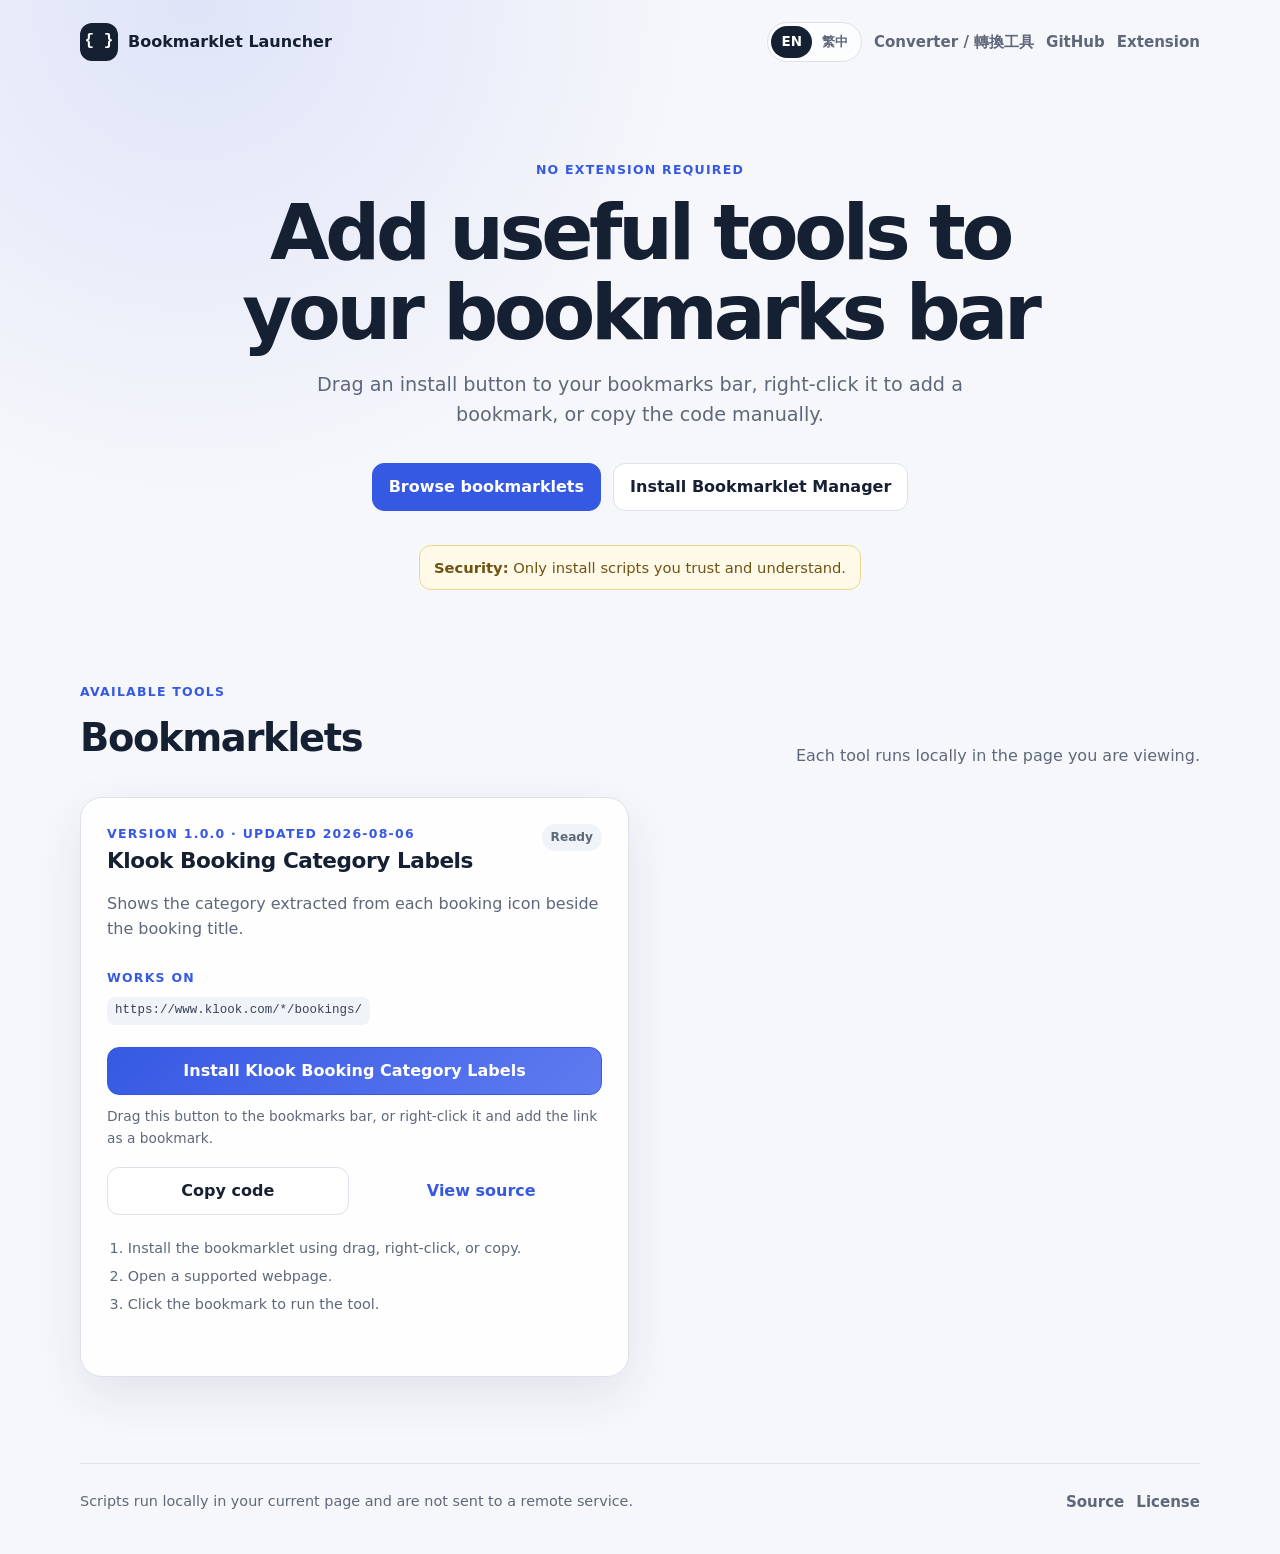
==== site/index.html @ a0e34d28 "refactor: organize static bookmarklet site" ====
<!doctype html>
<html lang="en">
<head>
  <meta charset="utf-8">
  <meta name="viewport" content="width=device-width, initial-scale=1">
  <meta name="description" content="Install useful bookmarklets by dragging, bookmarking, or copying their code.">
  <title>Bookmarklet Launcher</title>
  <link rel="stylesheet" href="assets/install.css">
  <script type="module" src="assets/install.js"></script>
</head>
<body>
  <header class="site-header">
    <a class="brand" href="./" aria-label="Bookmarklet Launcher home">
      <span class="brand-mark" aria-hidden="true">{ }</span>
      <span>Bookmarklet Launcher</span>
    </a>

    <nav class="header-actions" aria-label="Site navigation">
      <div class="language-switch" role="group" aria-label="Language">
        <button type="button" class="language-button" data-language="en" aria-pressed="true">EN</button>
        <button type="button" class="language-button" data-language="zh-TW" aria-pressed="false">繁中</button>
      </div>
      <a href="converter/">Converter / 轉換工具</a>
      <a href="https://github.com/tony92151/bookmarklet-launcher" target="_blank" rel="noopener noreferrer" data-i18n="github">GitHub</a>
      <a href="https://github.com/tony92151/bookmarklet-launcher#installation" target="_blank" rel="noopener noreferrer" data-i18n="extension">Extension</a>
    </nav>
  </header>

  <main>
    <section class="hero" aria-labelledby="page-title">
      <p class="eyebrow" data-i18n="eyebrow">No extension required</p>
      <h1 id="page-title" data-i18n="heroTitle">Add useful tools to your bookmarks bar</h1>
      <p class="hero-copy" data-i18n="heroDescription">
        Drag an install button to your bookmarks bar, right-click it to add a bookmark, or copy the code manually.
      </p>
      <div class="hero-actions">
        <a class="primary-link" href="#bookmarklets" data-i18n="browse">Browse bookmarklets</a>
        <a class="secondary-link" href="https://github.com/tony92151/bookmarklet-launcher#installation" target="_blank" rel="noopener noreferrer" data-i18n="installExtension">Install Bookmarklet Manager</a>
      </div>
      <p class="security-note" role="note">
        <strong data-i18n="securityTitle">Security:</strong>
        <span data-i18n="securityText">Only install scripts you trust and understand.</span>
      </p>
    </section>

    <section id="bookmarklets" class="catalog-section" aria-labelledby="catalog-title">
      <div class="section-heading">
        <div>
          <p class="eyebrow" data-i18n="catalogEyebrow">Available tools</p>
          <h2 id="catalog-title" data-i18n="catalogTitle">Bookmarklets</h2>
        </div>
        <p data-i18n="catalogDescription">Each tool runs locally in the page you are viewing.</p>
      </div>

      <div id="catalog-status" class="page-status" aria-live="polite"></div>
      <div id="bookmarklet-list" class="bookmarklet-grid" aria-live="polite" aria-busy="true"></div>
    </section>
  </main>

  <footer class="site-footer">
    <p data-i18n="footerText">Scripts run locally in your current page and are not sent to a remote service.</p>
    <div class="footer-links">
      <a href="https://github.com/tony92151/bookmarklet-launcher" target="_blank" rel="noopener noreferrer" data-i18n="source">Source</a>
      <a href="https://github.com/tony92151/bookmarklet-launcher/blob/main/LICENSE" target="_blank" rel="noopener noreferrer" data-i18n="license">License</a>
    </div>
  </footer>

  <dialog id="copy-dialog" class="copy-dialog" aria-labelledby="copy-dialog-title">
    <form method="dialog">
      <div class="dialog-heading">
        <h2 id="copy-dialog-title" data-i18n="manualCopyTitle">Copy bookmarklet code</h2>
        <button class="icon-button" value="cancel" aria-label="Close">×</button>
      </div>
      <p data-i18n="manualCopyDescription">Copy the complete text below, create a new bookmark, and paste it into the bookmark URL field.</p>
      <textarea id="copy-textarea" readonly rows="8"></textarea>
      <div class="dialog-actions">
        <button type="button" id="select-code-button" class="secondary-button" data-i18n="selectAll">Select all</button>
        <button value="cancel" class="primary-button" data-i18n="close">Close</button>
      </div>
    </form>
  </dialog>

  <template id="bookmarklet-card-template">
    <article class="bookmarklet-card">
      <div class="card-heading">
        <div>
          <p class="card-kicker" data-role="version"></p>
          <h3 data-role="name"></h3>
        </div>
        <span class="card-state" data-role="state" aria-live="polite"></span>
      </div>
      <p class="card-description" data-role="description"></p>
      <div class="works-on">
        <span class="meta-label" data-i18n-dynamic="worksOn">Works on</span>
        <div class="pattern-list" data-role="matches"></div>
      </div>
      <a class="install-link is-loading" data-role="install" href="#" draggable="true" aria-disabled="true"></a>
      <p class="install-hint" data-i18n-dynamic="installHint">Drag this button to the bookmarks bar, or right-click it and add the link as a bookmark.</p>
      <div class="card-actions">
        <button type="button" class="secondary-button" data-role="copy" disabled></button>
        <a class="text-link" data-role="source" target="_blank" rel="noopener noreferrer"></a>
      </div>
      <ol class="usage-list">
        <li data-i18n-dynamic="stepOne">Install the bookmarklet using drag, right-click, or copy.</li>
        <li data-i18n-dynamic="stepTwo">Open a supported webpage.</li>
        <li data-i18n-dynamic="stepThree">Click the bookmark to run the tool.</li>
      </ol>
      <p class="card-message" data-role="message" aria-live="polite"></p>
    </article>
  </template>
</body>
</html>
---- site/assets/install.css ----
:root {
  color-scheme: light;
  --bg: #f6f7fb;
  --surface: #ffffff;
  --surface-soft: #f0f3f8;
  --text: #162033;
  --muted: #5e687a;
  --border: #dce1ea;
  --primary: #3659e3;
  --primary-dark: #2745bf;
  --success: #176b49;
  --danger: #a03232;
  --shadow: 0 18px 50px rgba(35, 49, 82, 0.09);
}

* {
  box-sizing: border-box;
}

html {
  scroll-behavior: smooth;
}

body {
  margin: 0;
  min-width: 320px;
  background:
    radial-gradient(circle at 15% 0%, rgba(54, 89, 227, 0.12), transparent 32rem),
    var(--bg);
  color: var(--text);
  font-family: Inter, ui-sans-serif, system-ui, -apple-system, BlinkMacSystemFont, "Segoe UI", sans-serif;
  line-height: 1.6;
}

a {
  color: inherit;
}

button,
a {
  -webkit-tap-highlight-color: transparent;
}

button {
  font: inherit;
}

button:focus-visible,
a:focus-visible,
textarea:focus-visible {
  outline: 3px solid rgba(54, 89, 227, 0.35);
  outline-offset: 3px;
}

.site-header,
main,
.site-footer {
  width: min(1120px, calc(100% - 32px));
  margin-inline: auto;
}

.site-header {
  display: flex;
  align-items: center;
  justify-content: space-between;
  gap: 24px;
  padding-block: 22px;
}

.brand {
  display: inline-flex;
  align-items: center;
  gap: 10px;
  color: var(--text);
  font-weight: 800;
  text-decoration: none;
}

.brand-mark {
  display: grid;
  width: 38px;
  height: 38px;
  place-items: center;
  border-radius: 12px;
  background: var(--text);
  color: white;
  font-family: ui-monospace, SFMono-Regular, Menlo, Consolas, monospace;
}

.header-actions,
.footer-links,
.hero-actions,
.card-actions,
.dialog-actions {
  display: flex;
  align-items: center;
  flex-wrap: wrap;
  gap: 12px;
}

.header-actions > a,
.footer-links a {
  color: var(--muted);
  font-size: 0.94rem;
  font-weight: 700;
  text-decoration: none;
}

.header-actions > a:hover,
.footer-links a:hover,
.text-link:hover {
  color: var(--primary);
}

.language-switch {
  display: inline-flex;
  padding: 3px;
  border: 1px solid var(--border);
  border-radius: 999px;
  background: rgba(255, 255, 255, 0.74);
}

.language-button {
  border: 0;
  border-radius: 999px;
  padding: 5px 10px;
  background: transparent;
  color: var(--muted);
  cursor: pointer;
  font-size: 0.84rem;
  font-weight: 800;
}

.language-button[aria-pressed="true"] {
  background: var(--text);
  color: #fff;
}

.hero {
  padding: 76px 0 92px;
  text-align: center;
}

.eyebrow,
.card-kicker,
.meta-label {
  margin: 0;
  color: var(--primary);
  font-size: 0.78rem;
  font-weight: 850;
  letter-spacing: 0.1em;
  text-transform: uppercase;
}

.hero h1 {
  max-width: 820px;
  margin: 14px auto 18px;
  font-size: clamp(2.45rem, 6vw, 5.25rem);
  line-height: 1.03;
  letter-spacing: -0.055em;
}

.hero-copy {
  max-width: 700px;
  margin: 0 auto;
  color: var(--muted);
  font-size: clamp(1rem, 2vw, 1.2rem);
}

.hero-actions {
  justify-content: center;
  margin-top: 32px;
}

.primary-link,
.secondary-link,
.primary-button,
.secondary-button,
.install-link {
  display: inline-flex;
  min-height: 44px;
  align-items: center;
  justify-content: center;
  border-radius: 12px;
  padding: 10px 16px;
  font-weight: 800;
  text-decoration: none;
  transition: transform 150ms ease, background 150ms ease, border-color 150ms ease;
}

.primary-link,
.primary-button {
  border: 1px solid var(--primary);
  background: var(--primary);
  color: #fff;
}

.primary-link:hover,
.primary-button:hover {
  background: var(--primary-dark);
  transform: translateY(-1px);
}

.secondary-link,
.secondary-button {
  border: 1px solid var(--border);
  background: var(--surface);
  color: var(--text);
}

.secondary-link:hover,
.secondary-button:hover:not(:disabled) {
  border-color: #b9c3d5;
  transform: translateY(-1px);
}

.secondary-button:disabled {
  cursor: not-allowed;
  opacity: 0.52;
}

.security-note {
  width: fit-content;
  max-width: 720px;
  margin: 34px auto 0;
  padding: 10px 14px;
  border: 1px solid #f1d48b;
  border-radius: 12px;
  background: #fff9e8;
  color: #705313;
  font-size: 0.92rem;
}

.catalog-section {
  padding-bottom: 86px;
}

.section-heading {
  display: flex;
  align-items: end;
  justify-content: space-between;
  gap: 24px;
  margin-bottom: 28px;
}

.section-heading h2 {
  margin: 5px 0 0;
  font-size: clamp(1.8rem, 3vw, 2.55rem);
  letter-spacing: -0.035em;
}

.section-heading > p {
  max-width: 460px;
  margin: 0;
  color: var(--muted);
}

.page-status {
  margin-bottom: 18px;
  color: var(--muted);
}

.bookmarklet-grid {
  display: grid;
  grid-template-columns: repeat(2, minmax(0, 1fr));
  gap: 22px;
}

.bookmarklet-card {
  min-width: 0;
  padding: 26px;
  border: 1px solid var(--border);
  border-radius: 22px;
  background: rgba(255, 255, 255, 0.92);
  box-shadow: var(--shadow);
}

.card-heading {
  display: flex;
  align-items: start;
  justify-content: space-between;
  gap: 16px;
}

.card-heading h3 {
  margin: 4px 0 0;
  font-size: 1.35rem;
  line-height: 1.25;
  letter-spacing: -0.02em;
}

.card-state {
  flex: 0 0 auto;
  border-radius: 999px;
  padding: 4px 9px;
  background: var(--surface-soft);
  color: var(--muted);
  font-size: 0.76rem;
  font-weight: 800;
}

.card-description,
.install-hint,
.card-message,
.usage-list {
  color: var(--muted);
}

.card-description {
  min-height: 3.2em;
}

.works-on {
  margin: 22px 0;
}

.pattern-list {
  display: flex;
  flex-wrap: wrap;
  gap: 7px;
  margin-top: 8px;
}

.pattern {
  max-width: 100%;
  overflow-wrap: anywhere;
  border-radius: 8px;
  padding: 4px 8px;
  background: var(--surface-soft);
  color: #384257;
  font-family: ui-monospace, SFMono-Regular, Menlo, Consolas, monospace;
  font-size: 0.78rem;
}

.install-link {
  width: 100%;
  border: 1px solid var(--primary);
  background: linear-gradient(135deg, var(--primary), #5f7bf0);
  color: #fff;
  text-align: center;
  overflow-wrap: anywhere;
  cursor: grab;
}

.install-link:active {
  cursor: grabbing;
}

.install-link.is-loading,
.install-link[aria-disabled="true"] {
  border-color: var(--border);
  background: var(--surface-soft);
  color: var(--muted);
  cursor: not-allowed;
}

.install-hint {
  margin: 10px 0 18px;
  font-size: 0.86rem;
}

.card-actions {
  align-items: stretch;
}

.card-actions .secondary-button,
.card-actions .text-link {
  flex: 1 1 150px;
}

.text-link {
  display: inline-flex;
  min-height: 44px;
  align-items: center;
  justify-content: center;
  color: var(--primary);
  font-weight: 800;
  text-decoration: none;
}

.usage-list {
  margin: 22px 0 0;
  padding-left: 1.3rem;
  font-size: 0.9rem;
}

.usage-list li + li {
  margin-top: 5px;
}

.card-message {
  min-height: 1.5em;
  margin: 14px 0 0;
  font-size: 0.86rem;
}

.card-message.is-success {
  color: var(--success);
}

.card-message.is-error {
  color: var(--danger);
}

.retry-button {
  margin-top: 10px;
}

.site-footer {
  display: flex;
  justify-content: space-between;
  gap: 24px;
  padding: 26px 0 40px;
  border-top: 1px solid var(--border);
  color: var(--muted);
  font-size: 0.9rem;
}

.site-footer p {
  margin: 0;
}

.copy-dialog {
  width: min(700px, calc(100% - 28px));
  border: 0;
  border-radius: 18px;
  padding: 0;
  box-shadow: 0 30px 90px rgba(15, 24, 44, 0.35);
}

.copy-dialog::backdrop {
  background: rgba(15, 24, 44, 0.62);
}

.copy-dialog form {
  padding: 24px;
}

.dialog-heading {
  display: flex;
  align-items: start;
  justify-content: space-between;
  gap: 16px;
}

.dialog-heading h2 {
  margin: 0;
}

.icon-button {
  width: 40px;
  height: 40px;
  border: 1px solid var(--border);
  border-radius: 10px;
  background: var(--surface);
  color: var(--text);
  cursor: pointer;
  font-size: 1.5rem;
}

.copy-dialog textarea {
  width: 100%;
  max-width: 100%;
  margin: 14px 0;
  resize: vertical;
  border: 1px solid var(--border);
  border-radius: 12px;
  padding: 12px;
  font-family: ui-monospace, SFMono-Regular, Menlo, Consolas, monospace;
  font-size: 0.8rem;
  line-height: 1.45;
}

.dialog-actions {
  justify-content: flex-end;
}

@media (max-width: 760px) {
  .site-header,
  .section-heading,
  .site-footer {
    align-items: flex-start;
    flex-direction: column;
  }

  .header-actions {
    width: 100%;
  }

  .hero {
    padding: 52px 0 68px;
    text-align: left;
  }

  .hero-actions {
    justify-content: flex-start;
  }

  .security-note {
    margin-left: 0;
  }

  .bookmarklet-grid {
    grid-template-columns: 1fr;
  }
}

@media (max-width: 460px) {
  .site-header,
  main,
  .site-footer {
    width: min(100% - 22px, 1120px);
  }

  .header-actions > a {
    font-size: 0.86rem;
  }

  .hero h1 {
    font-size: 2.5rem;
  }

  .bookmarklet-card {
    padding: 20px;
    border-radius: 18px;
  }

  .card-heading {
    flex-direction: column;
  }
}
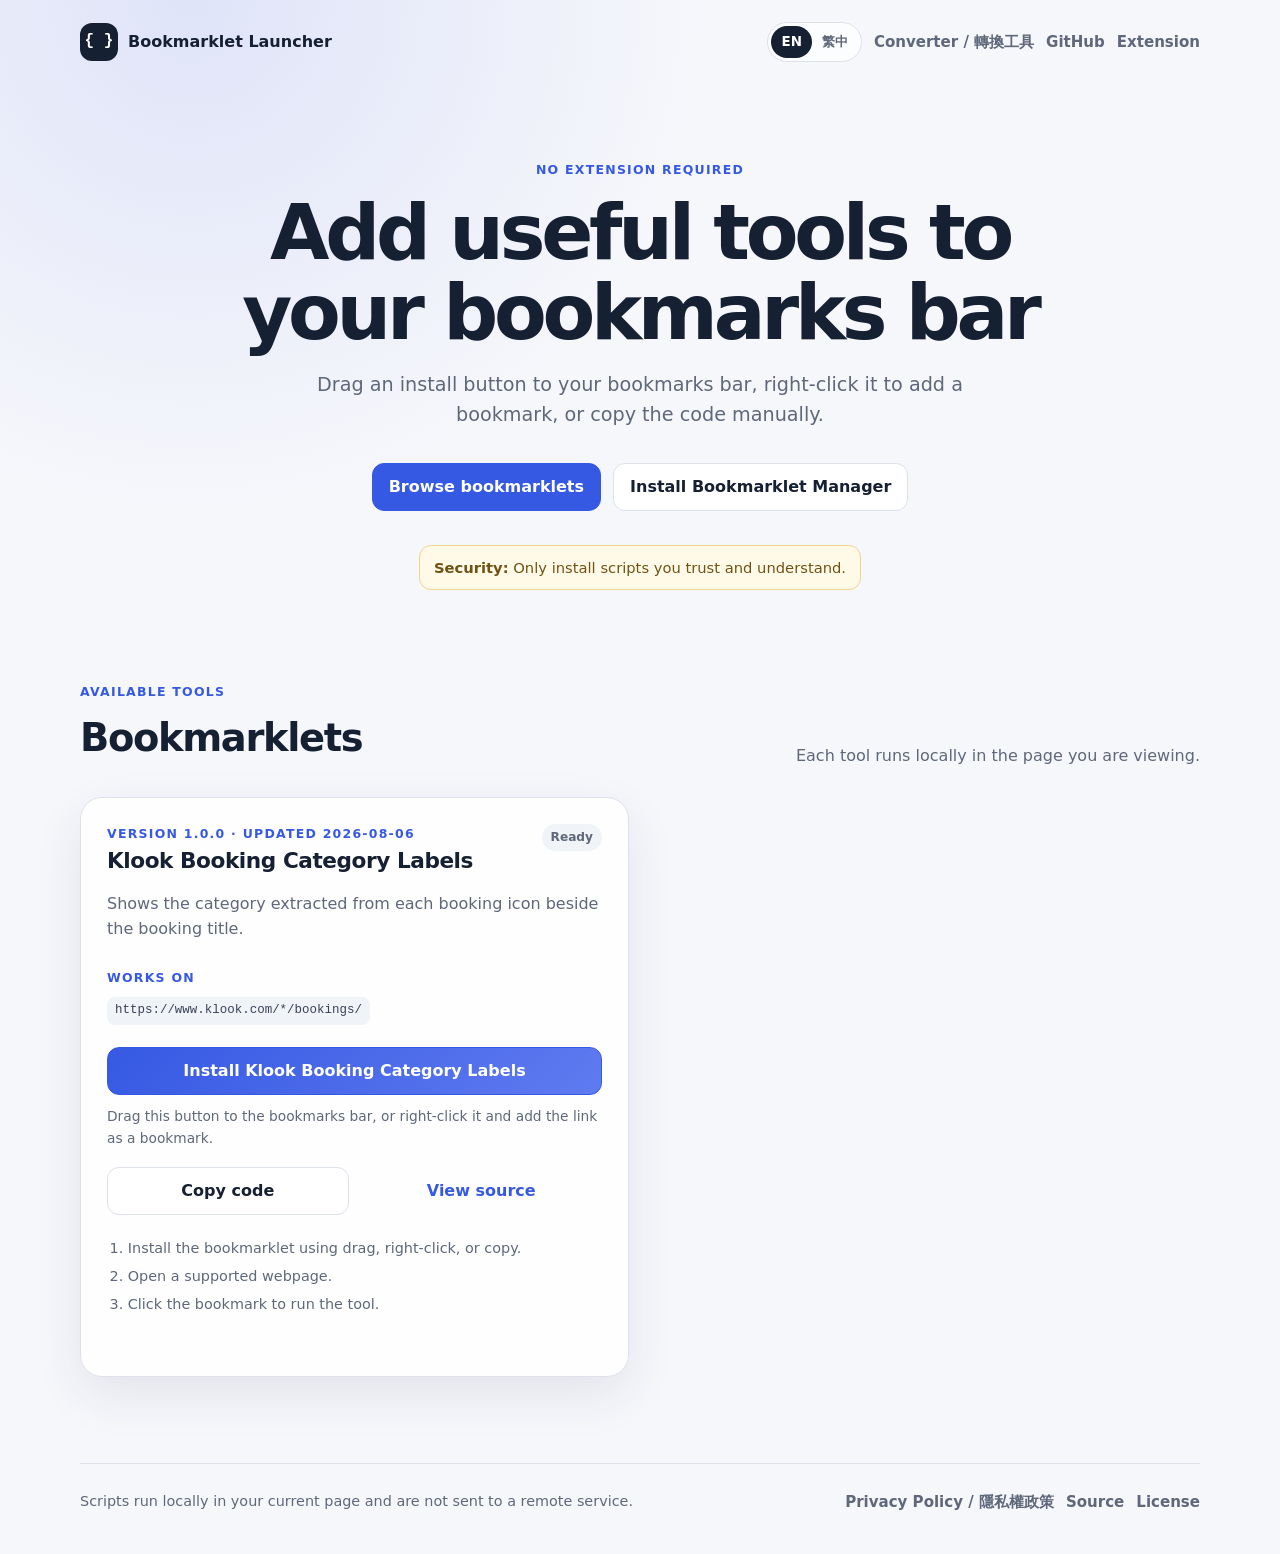
==== commit 6befefea: "docs: publish extension privacy policy" ====
--- a/site/index.html
+++ b/site/index.html
@@ -60,6 +60,7 @@
   <footer class="site-footer">
     <p data-i18n="footerText">Scripts run locally in your current page and are not sent to a remote service.</p>
     <div class="footer-links">
+      <a href="privacy.html">Privacy Policy / 隱私權政策</a>
       <a href="https://github.com/tony92151/bookmarklet-launcher" target="_blank" rel="noopener noreferrer" data-i18n="source">Source</a>
       <a href="https://github.com/tony92151/bookmarklet-launcher/blob/main/LICENSE" target="_blank" rel="noopener noreferrer" data-i18n="license">License</a>
     </div>
